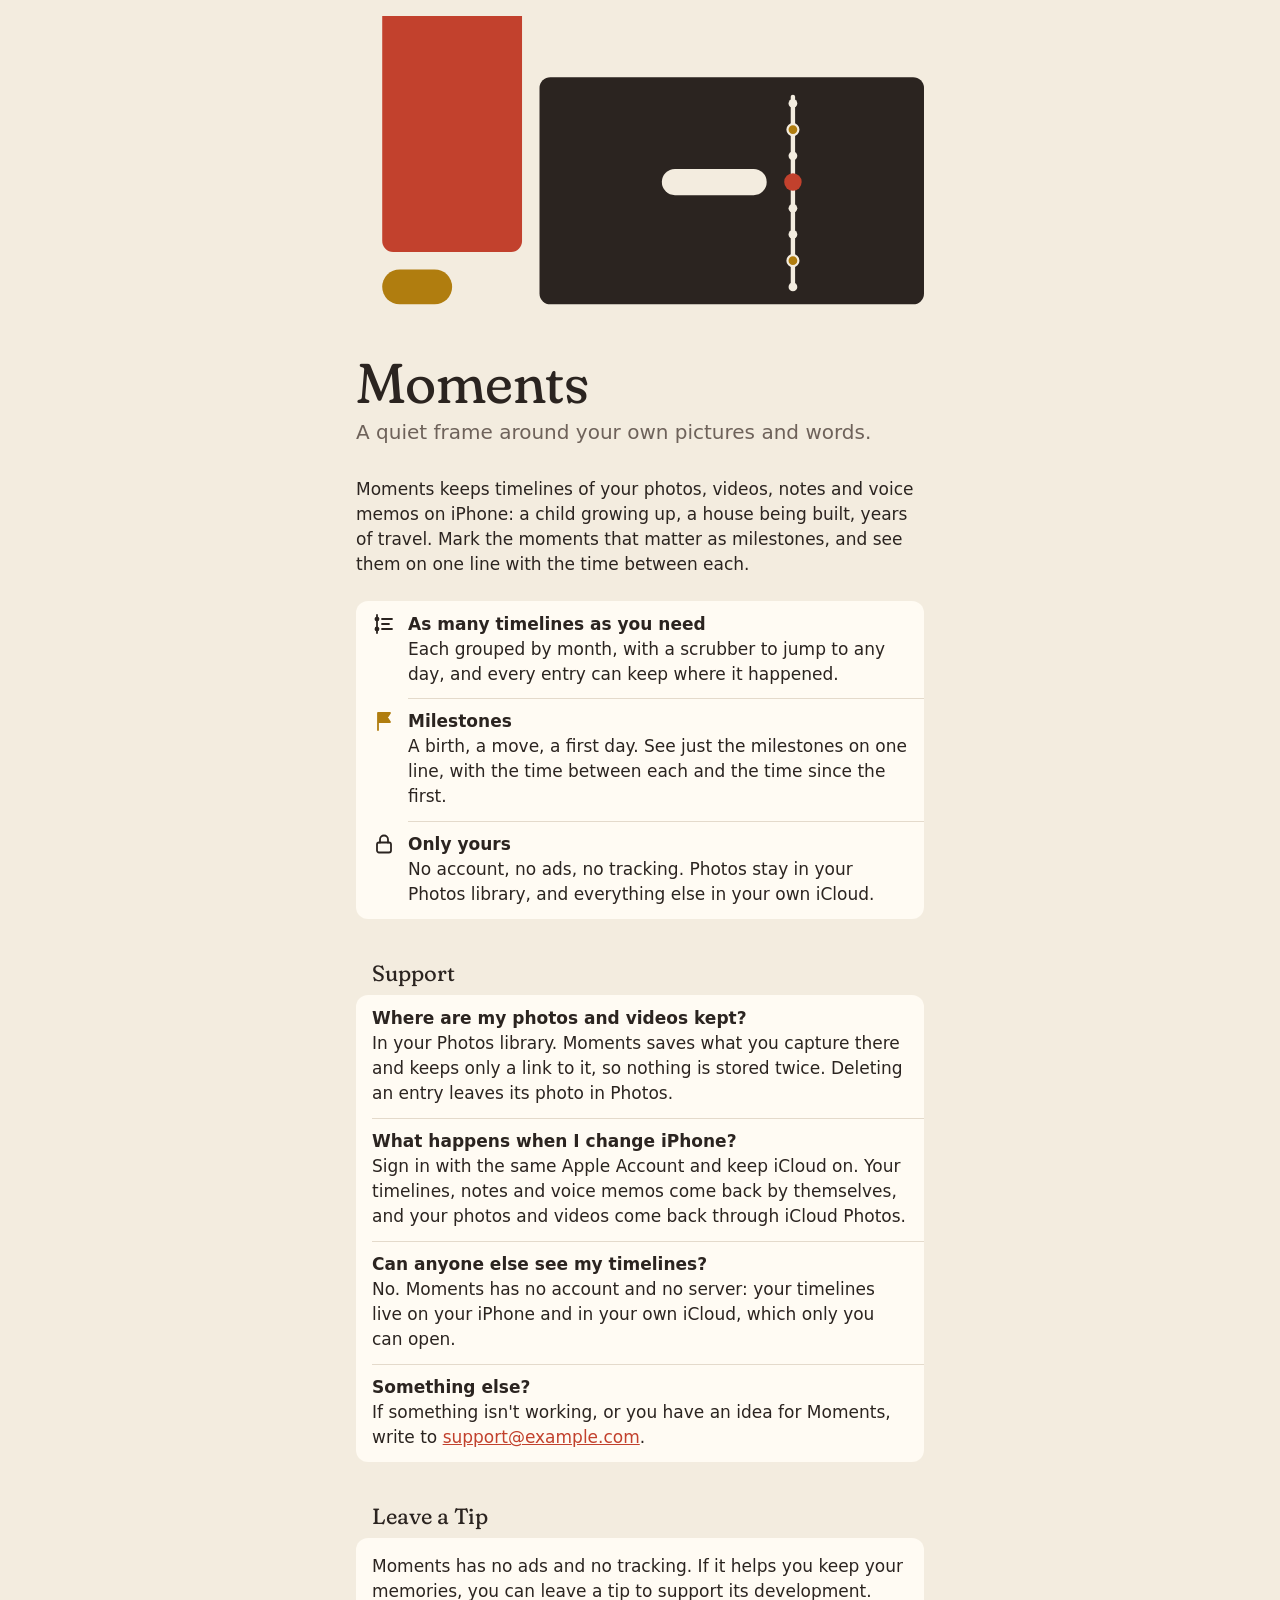
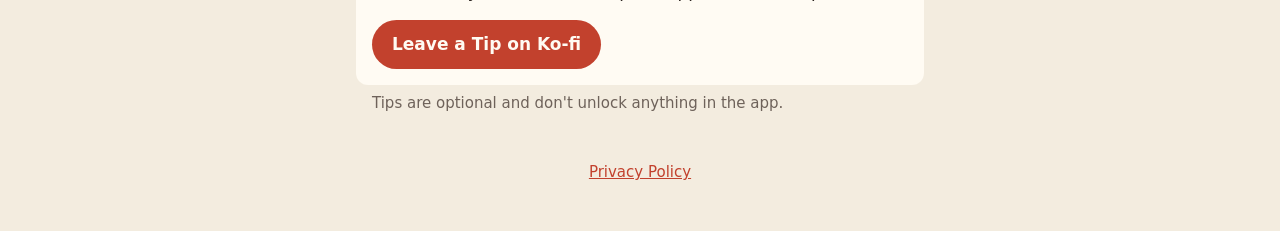
==== docs/index.html @ ee0b3d5b "Move the website to docs/ for GitHub Pages Co-Authored-By: Claude Opus 5.5 <noreply@anthropic.com>" ====
<!doctype html>
<!-- Before publishing, replace support@example.com and https://ko-fi.com/your-page. -->
<html lang="en">
<head>
<meta charset="utf-8">
<meta name="viewport" content="width=device-width, initial-scale=1">
<meta name="color-scheme" content="light dark">
<title>Moments</title>
<meta name="description" content="Moments keeps timelines of your photos, videos, notes and voice memos on iPhone, with milestones to measure them by.">
<link rel="stylesheet" href="style.css">
</head>
<body>
<div class="page">

<header>
<svg class="art" viewBox="0 0 520 288" aria-hidden="true">
<rect class="rose" x="24" y="-16" width="128" height="232" rx="10"/>
<rect class="mari" x="24" y="232" width="64" height="32" rx="16"/>
<rect class="ink" x="168" y="56" width="352" height="208" rx="10"/>
<rect class="cut" x="398" y="72" width="4" height="176" rx="2"/>
<circle class="cut" cx="400" cy="80" r="4"/>
<circle class="mari ring" cx="400" cy="104" r="5"/>
<circle class="cut" cx="400" cy="128" r="4"/>
<circle class="cut" cx="400" cy="176" r="4"/>
<circle class="cut" cx="400" cy="200" r="4"/>
<circle class="mari ring" cx="400" cy="224" r="5"/>
<circle class="cut" cx="400" cy="248" r="4"/>
<rect class="cut" x="280" y="140" width="96" height="24" rx="12"/>
<circle class="rose" cx="400" cy="152" r="8"/>
</svg>
<h1>Moments</h1>
<p class="tagline">A quiet frame around your own pictures and words.</p>
</header>

<main>
<p class="lede">Moments keeps timelines of your photos, videos, notes and voice memos on iPhone: a child growing up, a house being built, years of travel. Mark the moments that matter as milestones, and see them on one line with the time between each.</p>

<div class="card">
<div class="row has-icon">
<svg class="icon" viewBox="0 0 24 24" aria-hidden="true"><path d="M5 3v18"/><circle cx="5" cy="7" r="1.5" fill="currentColor"/><circle cx="5" cy="17" r="1.5" fill="currentColor"/><path d="M10 7h10M10 12h7M10 17h10"/></svg>
<div><h3>As many timelines as you need</h3><p>Each grouped by month, with a scrubber to jump to any day, and every entry can keep where it happened.</p></div>
</div>
<div class="row has-icon">
<svg class="icon flag" viewBox="0 0 24 24" aria-hidden="true"><path d="M6 21V4M6 4h12l-3 4.5L18 13H6z"/></svg>
<div><h3>Milestones</h3><p>A birth, a move, a first day. See just the milestones on one line, with the time between each and the time since the first.</p></div>
</div>
<div class="row has-icon">
<svg class="icon" viewBox="0 0 24 24" aria-hidden="true"><rect x="5" y="10.5" width="14" height="10" rx="2"/><path d="M8 10.5V7.5a4 4 0 0 1 8 0v3"/></svg>
<div><h3>Only yours</h3><p>No account, no ads, no tracking. Photos stay in your Photos library, and everything else in your own iCloud.</p></div>
</div>
</div>

<h2 id="support">Support</h2>
<div class="card">
<div class="row"><div>
<h3>Where are my photos and videos kept?</h3>
<p>In your Photos library. Moments saves what you capture there and keeps only a link to it, so nothing is stored twice. Deleting an entry leaves its photo in Photos.</p>
</div></div>
<div class="row"><div>
<h3>What happens when I change iPhone?</h3>
<p>Sign in with the same Apple Account and keep iCloud on. Your timelines, notes and voice memos come back by themselves, and your photos and videos come back through iCloud Photos.</p>
</div></div>
<div class="row"><div>
<h3>Can anyone else see my timelines?</h3>
<p>No. Moments has no account and no server: your timelines live on your iPhone and in your own iCloud, which only you can open.</p>
</div></div>
<div class="row"><div>
<h3>Something else?</h3>
<p>If something isn't working, or you have an idea for Moments, write to <a href="mailto:support@example.com">support@example.com</a>.</p>
</div></div>
</div>

<h2 id="tip">Leave a Tip</h2>
<div class="card tip">
<p>Moments has no ads and no tracking. If it helps you keep your memories, you can leave a tip to support its development.</p>
<a class="button" href="https://ko-fi.com/your-page">Leave a Tip on Ko-fi</a>
</div>
<p class="footnote">Tips are optional and don't unlock anything in the app.</p>
</main>

<footer><a href="privacy.html">Privacy Policy</a></footer>

</div>
</body>
</html>
---- docs/style.css ----
/* Moments website. Colours and type follow the app's design system, the Family Album (Views/Theme.swift,
   Assets.xcassets): --rose is the darkroom red accent. Fraunces is self-hosted (fonts/, SIL OFL) so the site contacts no other server. */
@font-face {
  font-family: "Fraunces";
  src: url("fonts/Fraunces.ttf") format("truetype");
  font-weight: 100 900;
  font-display: swap;
}
:root {
  color-scheme: light dark;
  --canvas: #f3ecdf;
  --card: #fffbf3;
  --hairline: #e4dacb;
  --ink: #2b2420;
  --ink-secondary: #6e625a;
  --rose: #c2412d;
  --rose-fill: #c2412d;
  --on-rose: #fffbf3;
  --marigold: #b07d0f;
  --font-serif: "Fraunces", ui-serif, "New York", Georgia, "Times New Roman", serif;
  --font-sans: -apple-system, BlinkMacSystemFont, system-ui, "SF Pro Text", "Helvetica Neue", Arial, sans-serif;
}
@media (prefers-color-scheme: dark) {
  :root {
    --canvas: #1b1714;
    --card: #2a241f;
    --hairline: #3a322b;
    --ink: #f3ecdf;
    --ink-secondary: #b5a99d;
    --rose: #e8664f;
    --rose-fill: #c94a35;
    --marigold: #e8b23c;
  }
}

* { box-sizing: border-box; }
body {
  margin: 0;
  background: var(--canvas);
  color: var(--ink);
  font: 17px/1.47 var(--font-sans);
  -webkit-font-smoothing: antialiased;
  -webkit-text-size-adjust: 100%;
}
a { color: var(--rose); }
a:focus-visible { outline: 3px solid var(--rose); outline-offset: 2px; border-radius: 4px; }
.page { max-width: 600px; margin: 0 auto; padding: 0 16px 48px; }

/* The serif is for headings only, at regular weight, as in the app. */
h1, h2 { font-family: var(--font-serif); font-weight: 400; font-variation-settings: "SOFT" 100; }
h1 { font-size: 56px; line-height: 1; letter-spacing: -0.01em; margin: 24px 0 8px; }
h2 { font-size: 22px; line-height: 28px; margin: 40px 16px 8px; }
h3 { font-size: 17px; line-height: 22px; font-weight: 600; margin: 0 0 2px; }
.tagline { margin: 0; font-size: 20px; line-height: 26px; color: var(--ink-secondary); }
.lede { margin: 32px 0 24px; }

/* Hero art: the design system's cover, a rose slab and the day scrubber on an ink field. */
.art { display: block; width: 100%; height: auto; margin-top: 16px; }
.art .rose { fill: var(--rose); }
.art .ink { fill: var(--ink); }
.art .mari { fill: var(--marigold); }
.art .cut { fill: var(--canvas); }
.art .ring { stroke: var(--canvas); stroke-width: 2px; }

/* Inset-grouped cards, like the app's lists. */
.card { background: var(--card); border-radius: 12px; overflow: hidden; }
.row { position: relative; display: flex; gap: 12px; align-items: flex-start; padding: 12px 16px; }
.row + .row::before { content: ""; position: absolute; top: 0; right: 0; left: 16px; border-top: 0.5px solid var(--hairline); }
.has-icon + .has-icon::before { left: 52px; }
.row p { margin: 0; }
.icon { flex: none; width: 24px; height: 24px; margin-top: -1px; fill: none; stroke: var(--ink); stroke-width: 1.8; stroke-linecap: round; stroke-linejoin: round; }
.icon.flag { fill: var(--marigold); stroke: var(--marigold); }
.footnote { margin: 8px 16px 0; font-size: 15px; line-height: 20px; color: var(--ink-secondary); }

.tip { padding: 16px; }
.tip p { margin: 0 0 16px; }
.button {
  display: inline-block;
  padding: 12px 20px;
  border-radius: 999px;
  background: var(--rose-fill);
  color: var(--on-rose);
  font-weight: 600;
  text-decoration: none;
}
.button:hover { filter: brightness(1.08); }

/* Policy text sits on the canvas, aligned with the card text. */
.prose > p { margin: 0 16px 12px; }
.summary { padding: 16px; margin-top: 32px; }
.summary p { margin: 0; }
.back { display: inline-block; margin-top: 24px; text-decoration: none; }

footer { margin-top: 48px; text-align: center; font-size: 15px; color: var(--ink-secondary); }
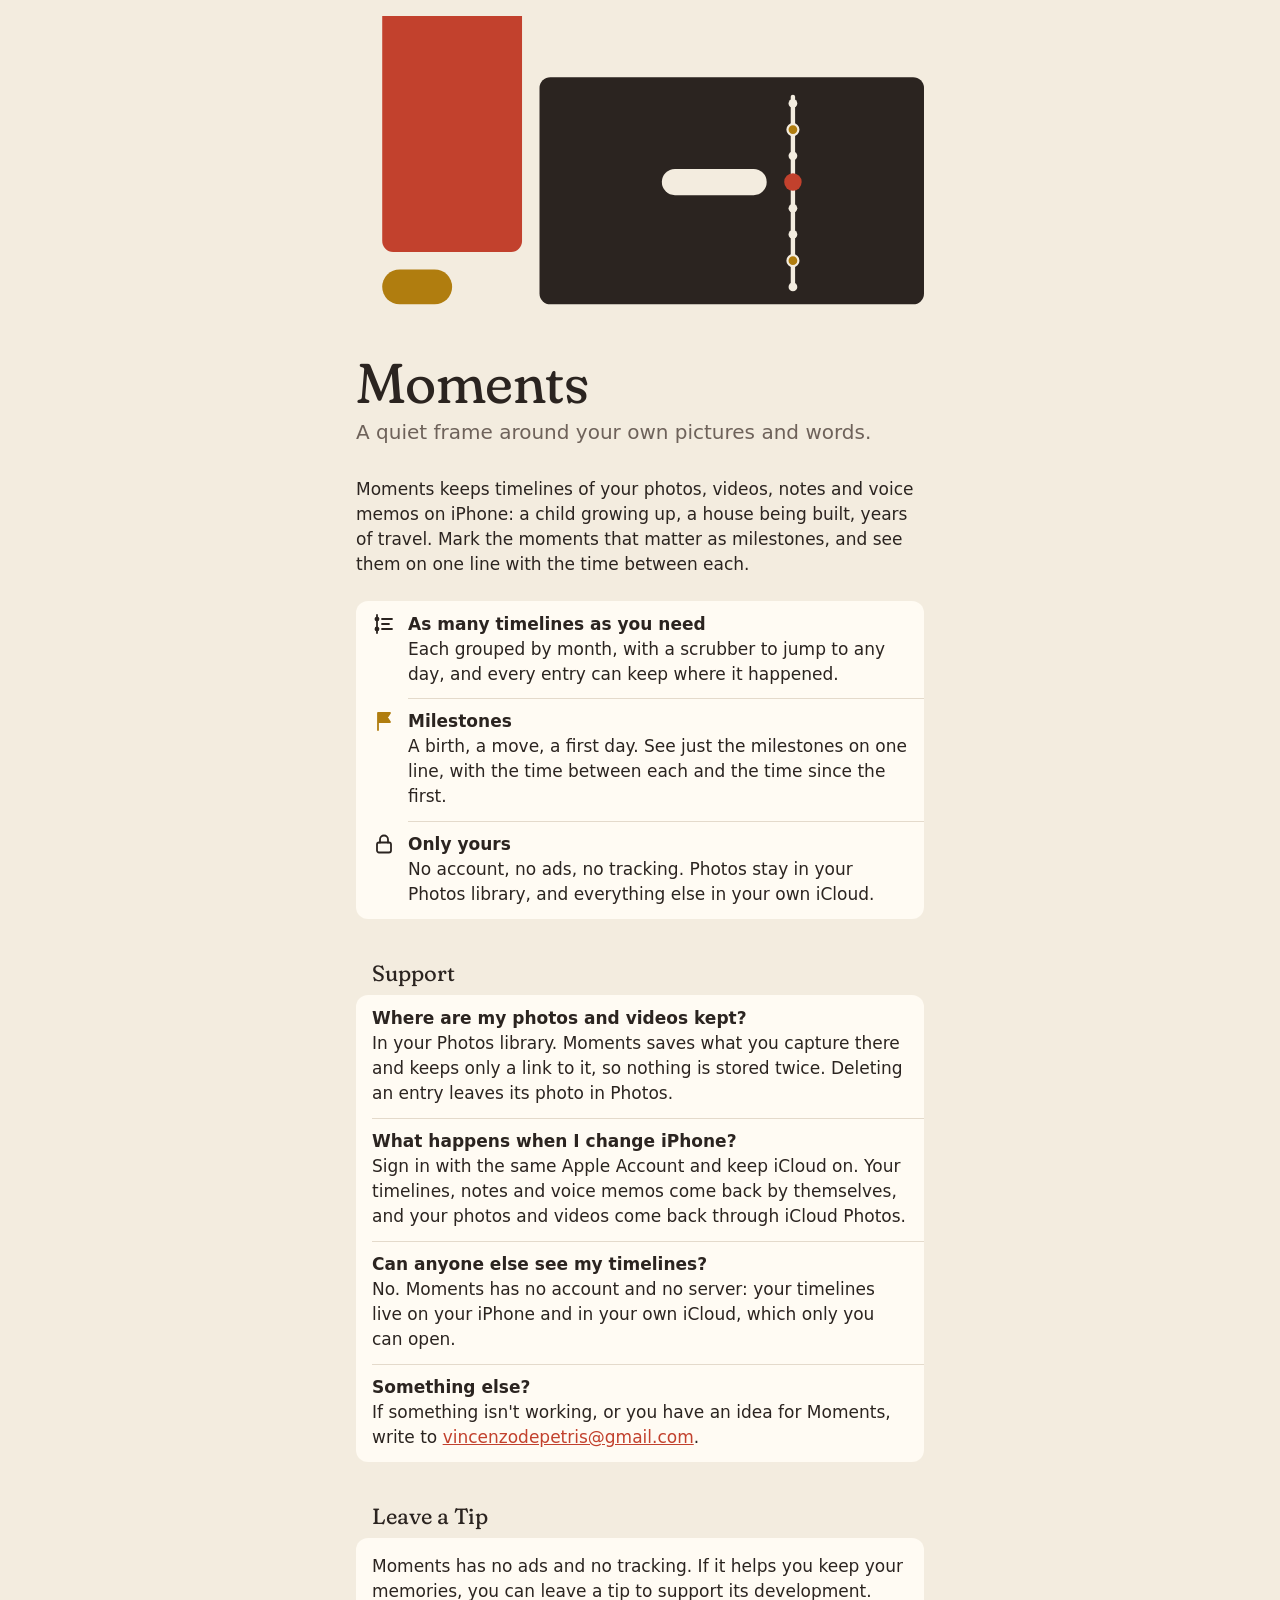
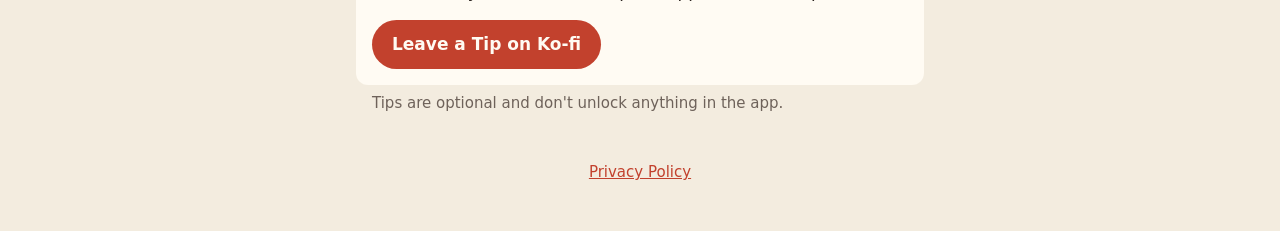
==== commit b1fb44fe: "Update site with personal info" ====
--- a/docs/index.html
+++ b/docs/index.html
@@ -1,85 +1,125 @@
 <!doctype html>
-<!-- Before publishing, replace support@example.com and https://ko-fi.com/your-page. -->
 <html lang="en">
+
 <head>
-<meta charset="utf-8">
-<meta name="viewport" content="width=device-width, initial-scale=1">
-<meta name="color-scheme" content="light dark">
-<title>Moments</title>
-<meta name="description" content="Moments keeps timelines of your photos, videos, notes and voice memos on iPhone, with milestones to measure them by.">
-<link rel="stylesheet" href="style.css">
+    <meta charset="utf-8">
+    <meta name="viewport" content="width=device-width, initial-scale=1">
+    <meta name="color-scheme" content="light dark">
+    <title>Moments</title>
+    <meta name="description"
+        content="Moments keeps timelines of your photos, videos, notes and voice memos on iPhone, with milestones to measure them by.">
+    <link rel="stylesheet" href="style.css">
 </head>
+
 <body>
-<div class="page">
+    <div class="page">
 
-<header>
-<svg class="art" viewBox="0 0 520 288" aria-hidden="true">
-<rect class="rose" x="24" y="-16" width="128" height="232" rx="10"/>
-<rect class="mari" x="24" y="232" width="64" height="32" rx="16"/>
-<rect class="ink" x="168" y="56" width="352" height="208" rx="10"/>
-<rect class="cut" x="398" y="72" width="4" height="176" rx="2"/>
-<circle class="cut" cx="400" cy="80" r="4"/>
-<circle class="mari ring" cx="400" cy="104" r="5"/>
-<circle class="cut" cx="400" cy="128" r="4"/>
-<circle class="cut" cx="400" cy="176" r="4"/>
-<circle class="cut" cx="400" cy="200" r="4"/>
-<circle class="mari ring" cx="400" cy="224" r="5"/>
-<circle class="cut" cx="400" cy="248" r="4"/>
-<rect class="cut" x="280" y="140" width="96" height="24" rx="12"/>
-<circle class="rose" cx="400" cy="152" r="8"/>
-</svg>
-<h1>Moments</h1>
-<p class="tagline">A quiet frame around your own pictures and words.</p>
-</header>
+        <header>
+            <svg class="art" viewBox="0 0 520 288" aria-hidden="true">
+                <rect class="rose" x="24" y="-16" width="128" height="232" rx="10" />
+                <rect class="mari" x="24" y="232" width="64" height="32" rx="16" />
+                <rect class="ink" x="168" y="56" width="352" height="208" rx="10" />
+                <rect class="cut" x="398" y="72" width="4" height="176" rx="2" />
+                <circle class="cut" cx="400" cy="80" r="4" />
+                <circle class="mari ring" cx="400" cy="104" r="5" />
+                <circle class="cut" cx="400" cy="128" r="4" />
+                <circle class="cut" cx="400" cy="176" r="4" />
+                <circle class="cut" cx="400" cy="200" r="4" />
+                <circle class="mari ring" cx="400" cy="224" r="5" />
+                <circle class="cut" cx="400" cy="248" r="4" />
+                <rect class="cut" x="280" y="140" width="96" height="24" rx="12" />
+                <circle class="rose" cx="400" cy="152" r="8" />
+            </svg>
+            <h1>Moments</h1>
+            <p class="tagline">A quiet frame around your own pictures and words.</p>
+        </header>
 
-<main>
-<p class="lede">Moments keeps timelines of your photos, videos, notes and voice memos on iPhone: a child growing up, a house being built, years of travel. Mark the moments that matter as milestones, and see them on one line with the time between each.</p>
+        <main>
+            <p class="lede">Moments keeps timelines of your photos, videos, notes and voice memos on iPhone: a child
+                growing up, a house being built, years of travel. Mark the moments that matter as milestones, and see
+                them on one line with the time between each.</p>
 
-<div class="card">
-<div class="row has-icon">
-<svg class="icon" viewBox="0 0 24 24" aria-hidden="true"><path d="M5 3v18"/><circle cx="5" cy="7" r="1.5" fill="currentColor"/><circle cx="5" cy="17" r="1.5" fill="currentColor"/><path d="M10 7h10M10 12h7M10 17h10"/></svg>
-<div><h3>As many timelines as you need</h3><p>Each grouped by month, with a scrubber to jump to any day, and every entry can keep where it happened.</p></div>
-</div>
-<div class="row has-icon">
-<svg class="icon flag" viewBox="0 0 24 24" aria-hidden="true"><path d="M6 21V4M6 4h12l-3 4.5L18 13H6z"/></svg>
-<div><h3>Milestones</h3><p>A birth, a move, a first day. See just the milestones on one line, with the time between each and the time since the first.</p></div>
-</div>
-<div class="row has-icon">
-<svg class="icon" viewBox="0 0 24 24" aria-hidden="true"><rect x="5" y="10.5" width="14" height="10" rx="2"/><path d="M8 10.5V7.5a4 4 0 0 1 8 0v3"/></svg>
-<div><h3>Only yours</h3><p>No account, no ads, no tracking. Photos stay in your Photos library, and everything else in your own iCloud.</p></div>
-</div>
-</div>
+            <div class="card">
+                <div class="row has-icon">
+                    <svg class="icon" viewBox="0 0 24 24" aria-hidden="true">
+                        <path d="M5 3v18" />
+                        <circle cx="5" cy="7" r="1.5" fill="currentColor" />
+                        <circle cx="5" cy="17" r="1.5" fill="currentColor" />
+                        <path d="M10 7h10M10 12h7M10 17h10" />
+                    </svg>
+                    <div>
+                        <h3>As many timelines as you need</h3>
+                        <p>Each grouped by month, with a scrubber to jump to any day, and every entry can keep where it
+                            happened.</p>
+                    </div>
+                </div>
+                <div class="row has-icon">
+                    <svg class="icon flag" viewBox="0 0 24 24" aria-hidden="true">
+                        <path d="M6 21V4M6 4h12l-3 4.5L18 13H6z" />
+                    </svg>
+                    <div>
+                        <h3>Milestones</h3>
+                        <p>A birth, a move, a first day. See just the milestones on one line, with the time between each
+                            and the time since the first.</p>
+                    </div>
+                </div>
+                <div class="row has-icon">
+                    <svg class="icon" viewBox="0 0 24 24" aria-hidden="true">
+                        <rect x="5" y="10.5" width="14" height="10" rx="2" />
+                        <path d="M8 10.5V7.5a4 4 0 0 1 8 0v3" />
+                    </svg>
+                    <div>
+                        <h3>Only yours</h3>
+                        <p>No account, no ads, no tracking. Photos stay in your Photos library, and everything else in
+                            your own iCloud.</p>
+                    </div>
+                </div>
+            </div>
 
-<h2 id="support">Support</h2>
-<div class="card">
-<div class="row"><div>
-<h3>Where are my photos and videos kept?</h3>
-<p>In your Photos library. Moments saves what you capture there and keeps only a link to it, so nothing is stored twice. Deleting an entry leaves its photo in Photos.</p>
-</div></div>
-<div class="row"><div>
-<h3>What happens when I change iPhone?</h3>
-<p>Sign in with the same Apple Account and keep iCloud on. Your timelines, notes and voice memos come back by themselves, and your photos and videos come back through iCloud Photos.</p>
-</div></div>
-<div class="row"><div>
-<h3>Can anyone else see my timelines?</h3>
-<p>No. Moments has no account and no server: your timelines live on your iPhone and in your own iCloud, which only you can open.</p>
-</div></div>
-<div class="row"><div>
-<h3>Something else?</h3>
-<p>If something isn't working, or you have an idea for Moments, write to <a href="mailto:support@example.com">support@example.com</a>.</p>
-</div></div>
-</div>
+            <h2 id="support">Support</h2>
+            <div class="card">
+                <div class="row">
+                    <div>
+                        <h3>Where are my photos and videos kept?</h3>
+                        <p>In your Photos library. Moments saves what you capture there and keeps only a link to it, so
+                            nothing is stored twice. Deleting an entry leaves its photo in Photos.</p>
+                    </div>
+                </div>
+                <div class="row">
+                    <div>
+                        <h3>What happens when I change iPhone?</h3>
+                        <p>Sign in with the same Apple Account and keep iCloud on. Your timelines, notes and voice memos
+                            come back by themselves, and your photos and videos come back through iCloud Photos.</p>
+                    </div>
+                </div>
+                <div class="row">
+                    <div>
+                        <h3>Can anyone else see my timelines?</h3>
+                        <p>No. Moments has no account and no server: your timelines live on your iPhone and in your own
+                            iCloud, which only you can open.</p>
+                    </div>
+                </div>
+                <div class="row">
+                    <div>
+                        <h3>Something else?</h3>
+                        <p>If something isn't working, or you have an idea for Moments, write to <a
+                                href="mailto:vincenzodepetris@gmail.com">vincenzodepetris@gmail.com</a>.</p>
+                    </div>
+                </div>
+            </div>
 
-<h2 id="tip">Leave a Tip</h2>
-<div class="card tip">
-<p>Moments has no ads and no tracking. If it helps you keep your memories, you can leave a tip to support its development.</p>
-<a class="button" href="https://ko-fi.com/your-page">Leave a Tip on Ko-fi</a>
-</div>
-<p class="footnote">Tips are optional and don't unlock anything in the app.</p>
-</main>
+            <h2 id="tip">Leave a Tip</h2>
+            <div class="card tip">
+                <p>Moments has no ads and no tracking. If it helps you keep your memories, you can leave a tip to
+                    support its development.</p>
+                <a class="button" href="https://ko-fi.com/vincendep">Leave a Tip on Ko-fi</a>
+            </div>
+            <p class="footnote">Tips are optional and don't unlock anything in the app.</p>
+        </main>
 
-<footer><a href="privacy.html">Privacy Policy</a></footer>
+        <footer><a href="privacy.html">Privacy Policy</a></footer>
 
-</div>
+    </div>
 </body>
-</html>
+
+</html>
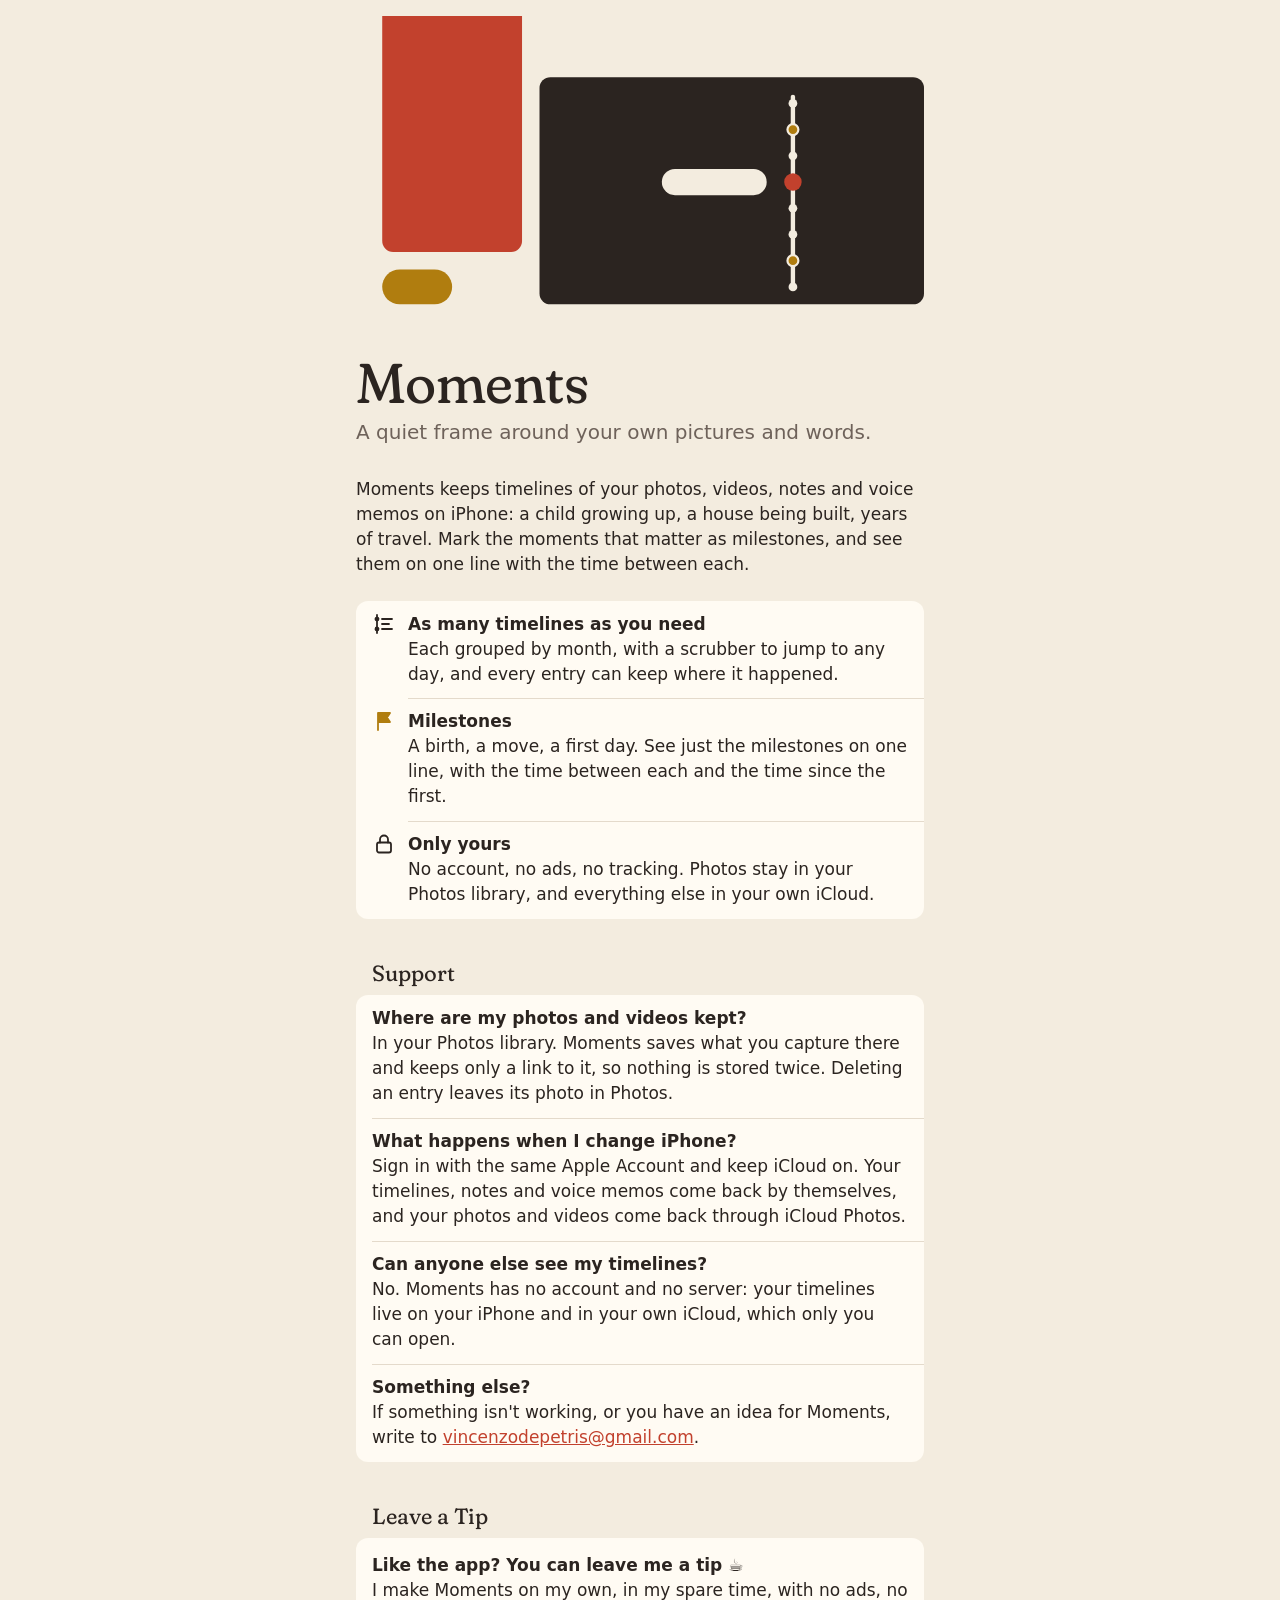
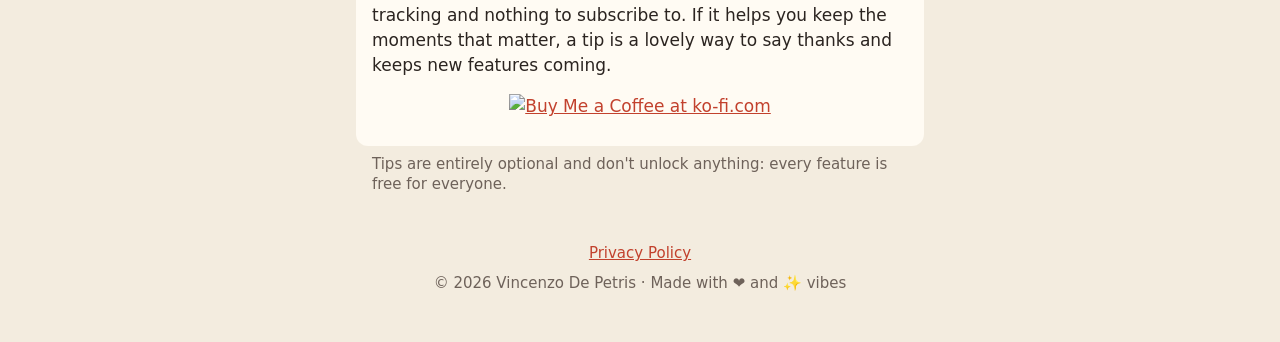
==== commit b7a4e926: "Website: friendlier tip section with the Ko-fi button, centred Co-Authored-By: Claude Opus 5.5 <nore" ====
--- a/docs/index.html
+++ b/docs/index.html
@@ -110,14 +110,20 @@
 
             <h2 id="tip">Leave a Tip</h2>
             <div class="card tip">
-                <p>Moments has no ads and no tracking. If it helps you keep your memories, you can leave a tip to
-                    support its development.</p>
-                <a class="button" href="https://ko-fi.com/vincendep">Leave a Tip on Ko-fi</a>
+                <h3>Like the app? You can leave me a tip ☕️</h3>
+                <p>I make Moments on my own, in my spare time, with no ads, no tracking and nothing to subscribe to.
+                    If it helps you keep the moments that matter, a tip is a lovely way to say thanks and keeps new
+                    features coming.</p>
+                <a class="kofi" href='https://ko-fi.com/P0Y429XIG9' target='_blank'><img height='36' style='border:0px;height:36px;' src='https://storage.ko-fi.com/cdn/kofi6.png?v=6' border='0' alt='Buy Me a Coffee at ko-fi.com' /></a>
             </div>
-            <p class="footnote">Tips are optional and don't unlock anything in the app.</p>
+            <p class="footnote">Tips are entirely optional and don't unlock anything: every feature is free for
+                everyone.</p>
         </main>
 
-        <footer><a href="privacy.html">Privacy Policy</a></footer>
+        <footer>
+            <a href="privacy.html">Privacy Policy</a>
+            <p class="credit">© 2026 Vincenzo De Petris · Made with ❤️ and ✨ vibes</p>
+        </footer>
 
     </div>
 </body>
--- a/docs/style.css
+++ b/docs/style.css
@@ -74,6 +74,8 @@
 
 .tip { padding: 16px; }
 .tip p { margin: 0 0 16px; }
+.kofi { display: block; width: fit-content; margin: 0 auto; }
+.kofi img { display: block; }
 .button {
   display: inline-block;
   padding: 12px 20px;
@@ -92,3 +94,4 @@
 .back { display: inline-block; margin-top: 24px; text-decoration: none; }
 
 footer { margin-top: 48px; text-align: center; font-size: 15px; color: var(--ink-secondary); }
+footer .credit { margin: 8px 0 0; }
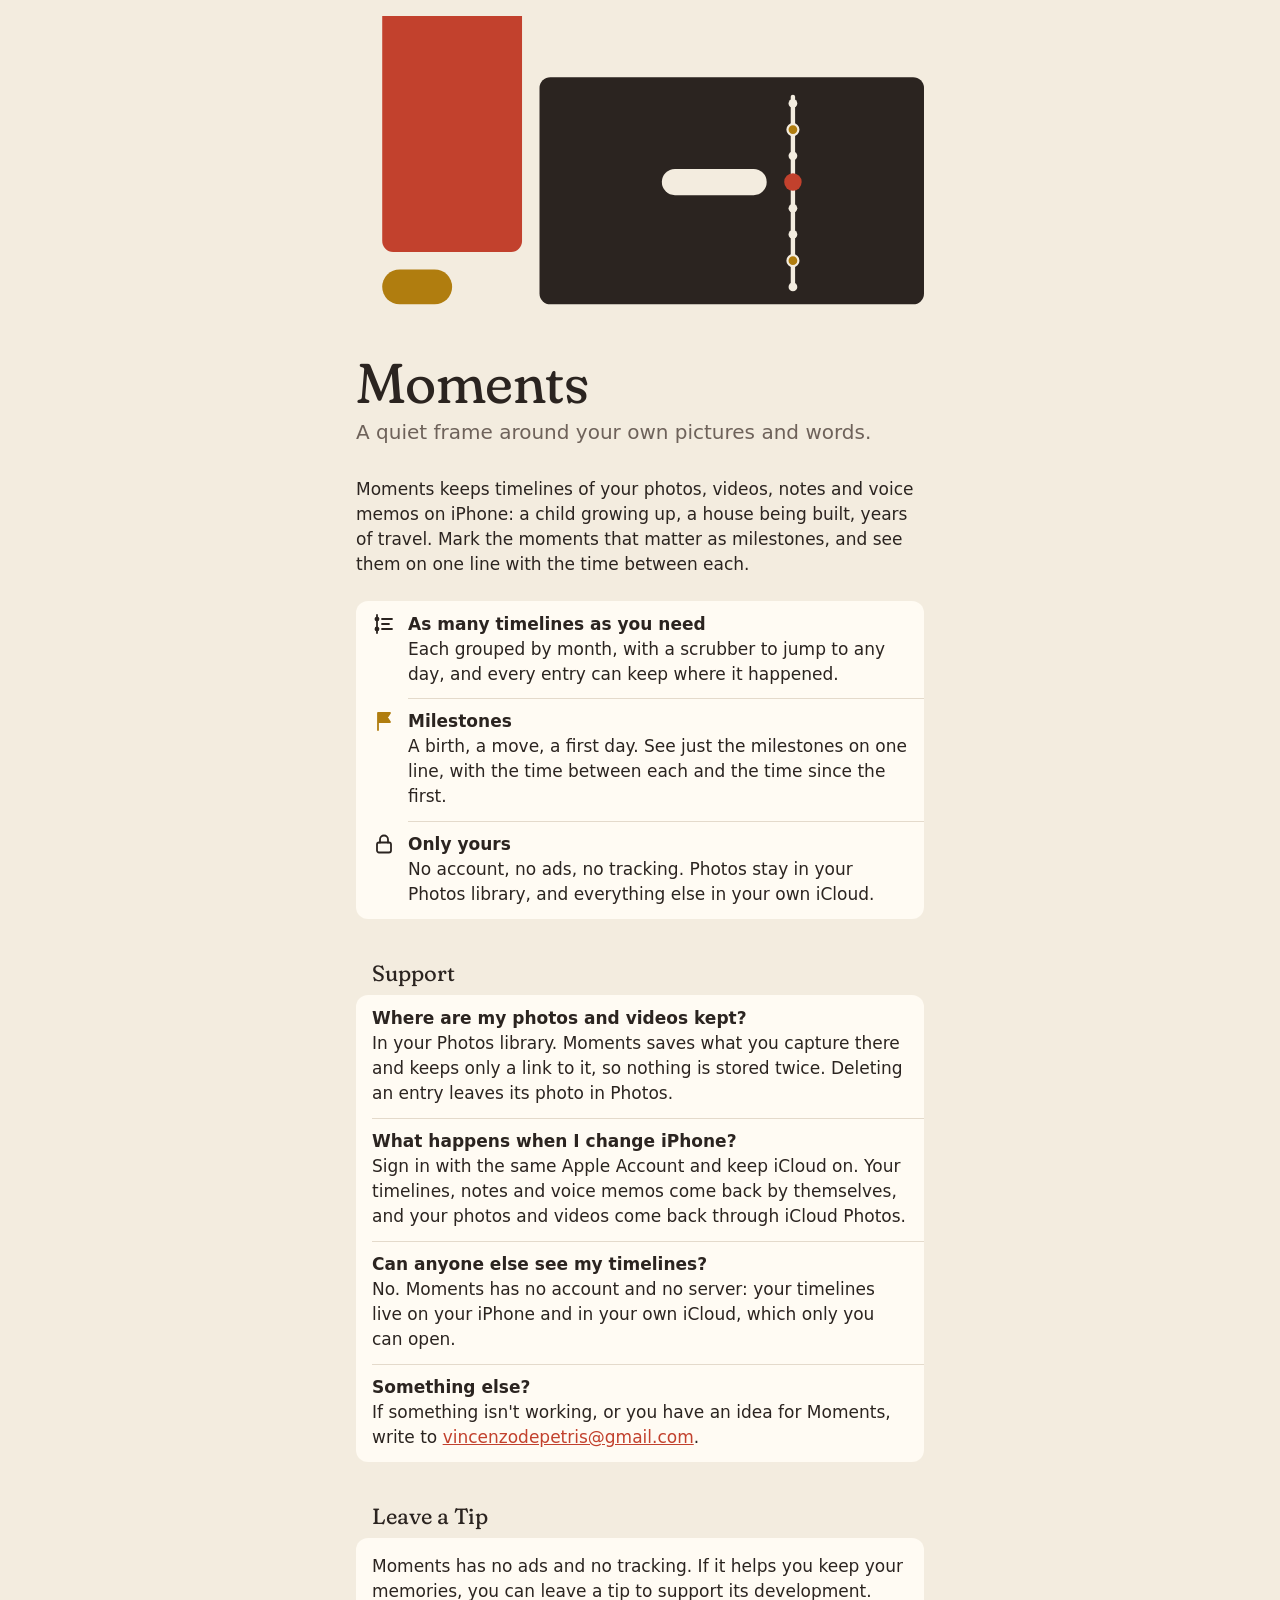
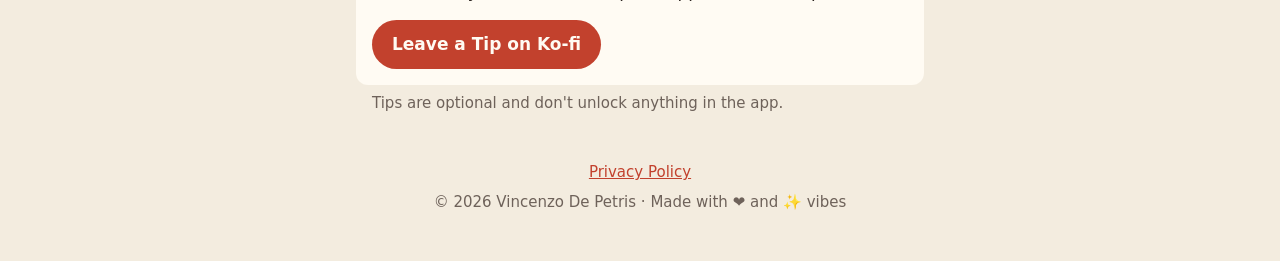
==== commit f77ee2f8: "Website: copyright and credit line in the footer Co-Authored-By: Claude Opus 5.5 <noreply@anthropic." ====
--- a/docs/index.html
+++ b/docs/index.html
@@ -110,14 +110,11 @@
 
             <h2 id="tip">Leave a Tip</h2>
             <div class="card tip">
-                <h3>Like the app? You can leave me a tip ☕️</h3>
-                <p>I make Moments on my own, in my spare time, with no ads, no tracking and nothing to subscribe to.
-                    If it helps you keep the moments that matter, a tip is a lovely way to say thanks and keeps new
-                    features coming.</p>
-                <a class="kofi" href='https://ko-fi.com/P0Y429XIG9' target='_blank'><img height='36' style='border:0px;height:36px;' src='https://storage.ko-fi.com/cdn/kofi6.png?v=6' border='0' alt='Buy Me a Coffee at ko-fi.com' /></a>
+                <p>Moments has no ads and no tracking. If it helps you keep your memories, you can leave a tip to
+                    support its development.</p>
+                <a class="button" href="https://ko-fi.com/vincendep">Leave a Tip on Ko-fi</a>
             </div>
-            <p class="footnote">Tips are entirely optional and don't unlock anything: every feature is free for
-                everyone.</p>
+            <p class="footnote">Tips are optional and don't unlock anything in the app.</p>
         </main>
 
         <footer>
--- a/docs/style.css
+++ b/docs/style.css
@@ -74,8 +74,6 @@
 
 .tip { padding: 16px; }
 .tip p { margin: 0 0 16px; }
-.kofi { display: block; width: fit-content; margin: 0 auto; }
-.kofi img { display: block; }
 .button {
   display: inline-block;
   padding: 12px 20px;
